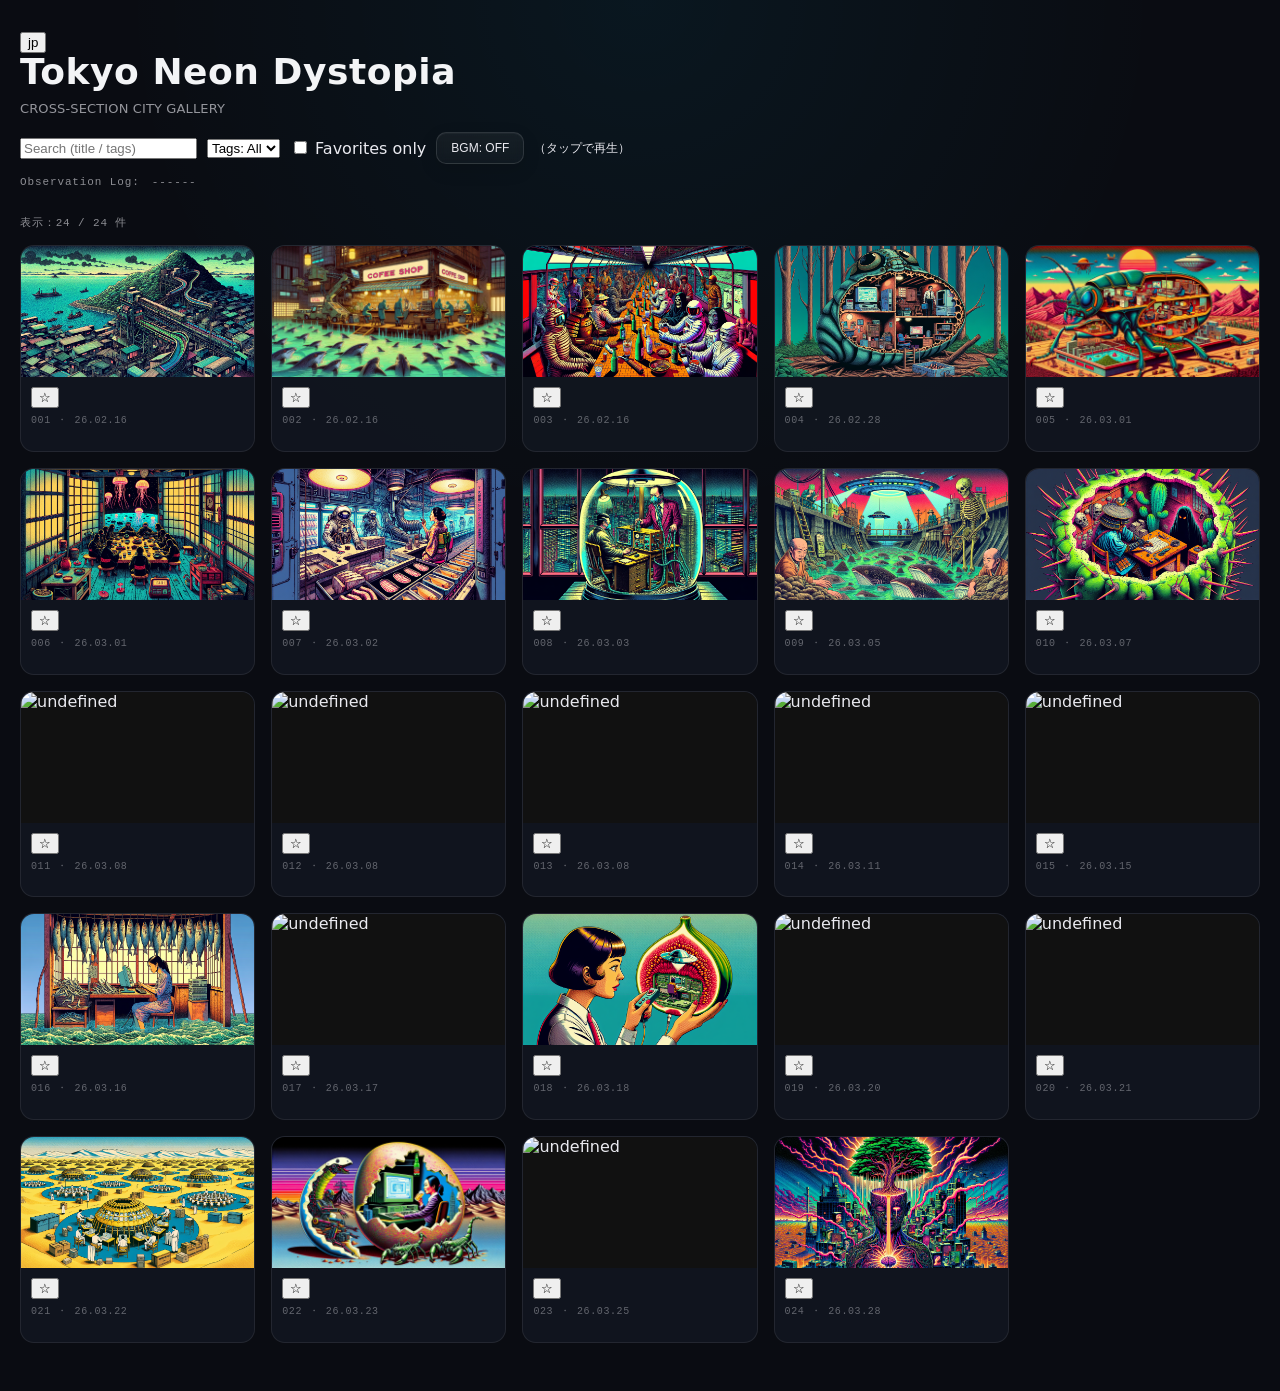
==== index_old.html @ b8f458c5 "Update gallery" ====
<!doctype html>
<html lang="en">
<head>
  <meta charset="utf-8" />
  <meta name="viewport" content="width=device-width,initial-scale=1" />
  <title>Tokyo Neon Dystopia</title>
  <link rel="stylesheet" href="./style.css" />
  <link rel="icon" href="./favicon.ico" sizes="any">
  <link rel="icon" type="image/png" sizes="48x48" href="./favicon-48.png">
  <link rel="icon" type="image/png" sizes="192x192" href="./favicon-192.png">
  <link rel="apple-touch-icon" href="/apple-touch-icon.png">
</head>

<body>
  <!-- language toggle -->
  <button id="langToggle" class="langToggle" type="button" aria-label="Switch language">
    jp
  </button>

  <header class="top">
    <div class="brand">
      <h1 id="siteTitle">Tokyo Neon Dystopia</h1>
      <p id="siteSub" class="sub">Cross-Section City Gallery</p>
    </div>

    <div class="controls">
      <input
        id="q"
        type="search"
        placeholder="Search (title / tags)"
        autocomplete="off"
      />

      <select id="tag">
        <option id="tagAllOption" value="">Tags: All</option>
      </select>

      <label class="chip">
        <input id="onlyFav" type="checkbox" />
        <span id="onlyFavLabel">Favorites only</span>
      </label>

      <button id="bgmToggle" class="btn" type="button" aria-pressed="false">
        BGM: OFF
      </button>

      <span id="bgmStatus" style="color:var(--muted); font-size:12px;">
        (tap to play)
      </span>
    </div>

    <div class="meta" style="margin-top:10px;">
      <span id="visitLabel">Observation Log:</span>
      <span id="visitCount">000000</span>
    </div>
  </header>

  <audio id="bgm" preload="auto">
    <source src="./audio/bgm.mp3" type="audio/mpeg" />
  </audio>

  <main>
    <div id="meta" class="meta"></div>
    <div id="grid" class="grid"></div>
  </main>

  <dialog id="modal" class="modal">
    <div class="modalHead">
      <div>
        <h2 id="mTitle"></h2>
        <p id="mInfo" class="mInfo"></p>
      </div>

      <div style="display:flex; gap:8px; flex-wrap:wrap; justify-content:flex-end;">
        <button id="storyToggle" class="btn" type="button" aria-pressed="false">
          Story
        </button>

        <button id="mPrev" class="btn navBtn" type="button" aria-label="Previous illustration">
          ◁
        </button>

        <button id="mNext" class="btn navBtn" type="button" aria-label="Next illustration">
          ▷
        </button>

        <button id="mShare" class="btn" type="button">X</button>
        <button id="mFav" class="btn" type="button">☆</button>
        <button id="mClose" class="btn" type="button">Close</button>
      </div>
    </div>

    <div class="modalBody split storyHidden">
      <div class="leftArea">
        <img id="mImg" alt="" />
      </div>

      <div class="rightArea">
        <div id="mTags" class="tags"></div>
        <div class="storyBox">
          <p id="mDesc"></p>
        </div>
      </div>
    </div>
  </dialog>

  <script src="./app.js"></script>
</body>
</html>
---- style.css ----
body{
  margin: 0;
  padding: 32px 20px 48px;
  background:
    radial-gradient(circle at top, rgba(0,200,255,0.06), transparent 34%),
    #0a0c12;
  color: #eaeaf0;
  font-family: Inter, "Noto Sans JP", system-ui, -apple-system, BlinkMacSystemFont, "Segoe UI", sans-serif;
}

/* =========================
   LAYOUT
========================= */
.top{
  max-width: 1280px;
  margin: 0 auto 24px;
}

.brand{
  margin-bottom: 14px;
}

#siteTitle{
  margin: 0;
  font-size: clamp(24px, 3.4vw, 36px);
  line-height: 1.05;
  letter-spacing: 0.015em;
  font-weight: 700;
  color: #f3f4f6;
  text-shadow: 0 0 18px rgba(255,255,255,0.03);
}

.sub{
  margin: 8px 0 0;
  font-size: 13px;
  line-height: 1.5;
  letter-spacing: 0.01em;
  text-transform: uppercase;
  color: rgba(234,234,240,.62);
  position: relative;
  display: inline-block;
}

.subJa{
  display: block;
  margin-top: 4px;
  font-size: 11px;
  line-height: 1.4;
  letter-spacing: 0.08em;
  text-transform: none;
  color: rgba(0,200,255,0.7);
  text-shadow: 0 0 6px rgba(0,200,255,0.35);
  opacity: 0;
  transform: translateY(-4px);
  transition: opacity .25s ease, transform .25s ease;
}

.sub:hover .subJa{
  opacity: 1;
  transform: translateY(0);
  transition-delay: 0.08s;
}

.controls{
  display: flex;
  align-items: center;
  gap: 10px;
  flex-wrap: wrap;
  margin-bottom: 8px;
}

main{
  max-width: 1280px;
  margin: 0 auto;
}

.meta{
  display: flex;
  align-items: center;
  gap: 12px;
  flex-wrap: wrap;
  font-size: 11px;
  line-height: 1.5;
  letter-spacing: 0.08em;
  color: rgba(234,234,240,.58);
  font-family: ui-monospace, SFMono-Regular, Menlo, Monaco, Consolas, monospace;
}

.meta span:first-child{
  min-width: 50px;
}

/* =========================
   GRID
========================= */
.grid{
  display: grid;
  grid-template-columns: repeat(auto-fill, minmax(220px, 1fr));
  gap: 16px;
  margin-top: 14px;
}

/* =========================
   CARD
========================= */
.thumb{
  width: 100%;
  aspect-ratio: 16 / 9;
  object-fit: cover;
  display: block;
  background: #111;
  transition: transform .45s ease, filter .45s ease;
}

.card{
  position: relative;
  background: rgba(18, 22, 32, 0.92);
  border: 1px solid rgba(255,255,255,.08);
  border-radius: 14px;
  overflow: hidden;
  transition:
    transform .25s ease,
    box-shadow .25s ease,
    border-color .25s ease,
    background .25s ease;
}

.card::after{
  content: "";
  position: absolute;
  inset: 0;
  background: linear-gradient(
    135deg,
    rgba(0,200,255,0.00) 0%,
    rgba(0,200,255,0.05) 45%,
    rgba(255,255,255,0.02) 100%
  );
  opacity: 0;
  pointer-events: none;
  transition: opacity .25s ease;
}

.card:hover{
  transform: translateY(-4px) scale(1.02);
  box-shadow:
    0 12px 30px rgba(0,0,0,.4),
    0 0 0 1px rgba(0,200,255,0.08) inset;
  border-color: rgba(255,255,255,.18);
  background: rgba(18, 22, 32, 0.97);
}

.card:hover::after{
  opacity: 1;
}

.card:hover .thumb{
  transform: scale(1.02);
  filter: brightness(1.03);
}

.cardBody{
  padding: 10px;
  background: transparent;
}

/* =========================
   TEXT
========================= */
.title,
.titleEn{
  margin: 0;
  font-size: 15px;
  line-height: 1.35;
  font-weight: 600;
  color: #f3f4f6;
  font-family: "Avenir Next", "Helvetica Neue", Inter, "Segoe UI", Arial, sans-serif;
  letter-spacing: 0.01em;
}

.titleJa{
  margin-top: 4px;
  font-size: 10px;
  line-height: 1.45;
  font-weight: 500;
  color: rgba(234,234,240,.9);
  font-family: "Noto Sans JP", "Hiragino Sans", "Yu Gothic", sans-serif;
  letter-spacing: 0.02em;
}

.small,
.mInfo{
  margin-top: 6px;
  font-size: 10px;
  line-height: 1.45;
  opacity: 0.52;
  letter-spacing: 0.06em;
  color: rgba(234,234,240,.72);
  font-family: ui-monospace, SFMono-Regular, Menlo, Monaco, Consolas, monospace;
}

/* =========================
   STORY BOX
========================= */
.storyBox{
  margin-top: 0;
  padding: 14px;
  border-radius: 12px;
  background: linear-gradient(
    180deg,
    rgba(255,255,255,0.03),
    rgba(255,255,255,0.015)
  );
  border: 1px solid rgba(255,255,255,0.06);
  box-shadow: inset 0 1px 0 rgba(255,255,255,0.04);
}

#mDesc{
  margin: 0;
  font-size: 13px;
  line-height: 1.8;
  color: rgba(234,234,240,0.88);
  white-space: pre-wrap;
}

/* =========================
   MODAL
========================= */
#modal,
.modal{
  width: min(1200px, 92vw);
  max-width: 1200px;
  padding: 20px;
  border: 1px solid rgba(255,255,255,.08);
  border-radius: 16px;
  background:
    linear-gradient(180deg, rgba(255,255,255,0.03), rgba(255,255,255,0.015)),
    rgba(0, 0, 0, 0.96);
  color: #eaeaf0;
  overflow: auto;
  box-shadow:
    0 28px 80px rgba(0,0,0,.58),
    0 0 0 1px rgba(255,255,255,.03) inset,
    0 0 32px rgba(0,200,255,.06);
  transform: translateY(10px) scale(.985);
  opacity: 0;
}

#modal[open],
.modal[open]{
  animation: modalIn .34s cubic-bezier(.2,.8,.2,1) forwards;
}

#modal::backdrop,
.modal::backdrop{
  background: rgba(0, 0, 0, 0.92);
  backdrop-filter: blur(2px);
  animation: backdropIn .28s ease forwards;
}

.modalHead{
  display: flex;
  justify-content: space-between;
  align-items: flex-start;
  gap: 16px;
  margin-bottom: 16px;
  flex-wrap: wrap;
}

.modalBody{
  width: 100%;
}

/* =========================
   IMAGE AREA + STORY
========================= */
.modalVisualWrap{
  width: 100%;
  min-height: 78vh;
  display: flex;
  justify-content: center;
  align-items: flex-start;
}

.modalImageArea{
  position: relative;
  display: inline-flex;
  justify-content: center;
  align-items: flex-start;
  width: fit-content;
  max-width: 100%;
  min-height: 78vh;
  line-height: 0;
  overflow: hidden;
}

#mImg{
  display: block;
  max-width: 100%;
  max-height: 78vh;
  height: auto;
  border-radius: 12px;
  box-shadow:
    0 18px 42px rgba(0,0,0,.34),
    0 0 0 1px rgba(255,255,255,.04);
  transform: translateZ(0);
}

#modal[open] #mImg,
.modal[open] #mImg{
  animation: imageIn .44s cubic-bezier(.2,.8,.2,1) both;
}

/* =========================
   STORY PANEL
========================= */
.storyPanel{
  position: absolute;
  inset: 0 0 0 auto;
  width: min(340px, 32vw);
  height: 100%;
  background:
    linear-gradient(180deg, rgba(0, 0, 0, 0.76), rgba(0, 0, 0, 0.68));
  backdrop-filter: blur(10px);
  border-left: 1px solid rgba(255,255,255,0.08);
  border-top-right-radius: 12px;
  border-bottom-right-radius: 12px;
  transform: translateX(100%);
  opacity: 0;
  pointer-events: none;
  transition:
    transform .35s ease,
    opacity .25s ease,
    box-shadow .25s ease;
  box-shadow: inset 1px 0 0 rgba(255,255,255,0.03);
}

.storyPanelInner{
  height: 100%;
  box-sizing: border-box;
  overflow-y: auto;
  padding: 14px;
}

.storyPanel.isOpen{
  transform: translateX(0);
  opacity: 1;
  pointer-events: auto;
  box-shadow:
    -10px 0 30px rgba(0,0,0,.22),
    inset 1px 0 0 rgba(255,255,255,0.03);
}

.storyPanel::before{
  content: "";
  position: absolute;
  left: -28px;
  top: 0;
  width: 28px;
  height: 100%;
  background: linear-gradient(to left, rgba(0,0,0,0.7), transparent);
}

/* =========================
   TAGS
========================= */
.tags{
  display: flex;
  flex-wrap: wrap;
  gap: 8px;
  margin-bottom: 12px;
}

.tags span{
  padding: 6px 10px;
  border-radius: 999px;
  font-size: 11px;
  background: rgba(255,255,255,.05);
  border: 1px solid rgba(255,255,255,.08);
  box-shadow: inset 0 1px 0 rgba(255,255,255,.03);
}

/* =========================
   BUTTON
========================= */
.btn{
  appearance: none;
  border: 1px solid rgba(255,255,255,.12);
  background:
    linear-gradient(180deg, rgba(255,255,255,.05), rgba(255,255,255,.03));
  color: #eaeaf0;
  padding: 9px 14px;
  border-radius: 10px;
  font-size: 12px;
  line-height: 1;
  cursor: pointer;
  backdrop-filter: blur(4px);
  box-shadow:
    inset 0 1px 0 rgba(255,255,255,.04),
    0 6px 18px rgba(0,0,0,.12);
  transition:
    background .2s ease,
    border-color .2s ease,
    transform .2s ease,
    box-shadow .2s ease,
    color .2s ease;
}

.btn:hover{
  background:
    linear-gradient(180deg, rgba(255,255,255,.08), rgba(255,255,255,.05));
  border-color: rgba(255,255,255,.22);
  box-shadow:
    inset 0 1px 0 rgba(255,255,255,.05),
    0 10px 24px rgba(0,0,0,.18),
    0 0 18px rgba(0,200,255,.05);
}

.btn:active{
  transform: scale(.98);
}

.btn.on,
.langBtn.active{
  background:
    linear-gradient(180deg, rgba(0, 200, 255, 0.18), rgba(0, 200, 255, 0.10));
  border-color: rgba(0, 200, 255, 0.35);
  box-shadow:
    inset 0 1px 0 rgba(255,255,255,.04),
    0 0 20px rgba(0, 200, 255, 0.10);
}

.navBtn{
  min-width: 42px;
  padding-inline: 0;
}

.storyLang{
  display: flex;
  gap: 8px;
  margin-bottom: 12px;
}

/* =========================
   SCROLLBAR / GLOBAL
========================= */
html,
body,
#modal,
.modal,
.storyPanelInner{
  scrollbar-width: thin;
  scrollbar-color: rgba(0, 200, 255, 0.32) rgba(255,255,255,0.04);
}

html::-webkit-scrollbar,
body::-webkit-scrollbar,
#modal::-webkit-scrollbar,
.modal::-webkit-scrollbar,
.storyPanelInner::-webkit-scrollbar{
  width: 10px;
  height: 10px;
}

html::-webkit-scrollbar-track,
body::-webkit-scrollbar-track,
#modal::-webkit-scrollbar-track,
.modal::-webkit-scrollbar-track,
.storyPanelInner::-webkit-scrollbar-track{
  background: rgba(255,255,255,0.04);
  border-radius: 999px;
}

html::-webkit-scrollbar-thumb,
body::-webkit-scrollbar-thumb,
#modal::-webkit-scrollbar-thumb,
.modal::-webkit-scrollbar-thumb,
.storyPanelInner::-webkit-scrollbar-thumb{
  background: rgba(0, 200, 255, 0.28);
  border-radius: 999px;
  border: 2px solid transparent;
  background-clip: padding-box;
}

html::-webkit-scrollbar-thumb:hover,
body::-webkit-scrollbar-thumb:hover,
#modal::-webkit-scrollbar-thumb:hover,
.modal::-webkit-scrollbar-thumb:hover,
.storyPanelInner::-webkit-scrollbar-thumb:hover{
  background: rgba(0, 200, 255, 0.48);
  background-clip: padding-box;
}

html::-webkit-scrollbar-corner,
body::-webkit-scrollbar-corner,
#modal::-webkit-scrollbar-corner,
.modal::-webkit-scrollbar-corner,
.storyPanelInner::-webkit-scrollbar-corner{
  background: rgba(255,255,255,0.04);
}

/* =========================
   ANIMATION
========================= */
@keyframes modalIn{
  0%{
    opacity: 0;
    transform: translateY(10px) scale(.985);
  }
  100%{
    opacity: 1;
    transform: translateY(0) scale(1);
  }
}

@keyframes backdropIn{
  0%{
    opacity: 0;
  }
  100%{
    opacity: 1;
  }
}

@keyframes imageIn{
  0%{
    opacity: 0;
    transform: scale(1.02);
    filter: brightness(.96);
  }
  100%{
    opacity: 1;
    transform: scale(1);
    filter: brightness(1);
  }
}

/* =========================
   RESPONSIVE
========================= */
@media (hover: none){
  .subJa{
    opacity: 1;
    transform: none;
  }

  .card:hover{
    transform: none;
  }

  .card:hover .thumb{
    transform: none;
  }
}

@media (max-width: 900px){
  body{
    padding: 20px 14px 36px;
  }

  .top{
    margin-bottom: 18px;
  }

  #siteTitle{
    font-size: clamp(22px, 7vw, 30px);
  }

  .sub{
    letter-spacing: 0.01em;
  }

  .controls{
    gap: 8px;
  }

  .title,
  .titleEn{
    font-size: 14px;
  }

  .titleJa{
    font-size: 9px;
  }

  .meta{
    gap: 10px;
  }

  .meta span:first-child{
    min-width: auto;
  }

  .modalVisualWrap{
    min-height: auto;
  }

  .modalImageArea{
    min-height: auto;
  }

  .storyPanel{
    top: auto;
    right: 0;
    bottom: 0;
    left: 0;
    width: 100%;
    height: min(46vh, 360px);
    transform: translateY(100%);
    border-left: none;
    border-top: 1px solid rgba(255,255,255,0.08);
    border-top-right-radius: 12px;
    border-top-left-radius: 12px;
    border-bottom-right-radius: 12px;
    border-bottom-left-radius: 12px;
  }

  .storyPanel.isOpen{
    transform: translateY(0);
  }

  .storyPanel::before{
    display: none;
  }

  .modalHead{
    margin-bottom: 12px;
  }

  #modal,
  .modal{
    width: min(96vw, 1200px);
    padding: 16px;
  }

  #mImg{
    max-height: 68vh;
  }
}
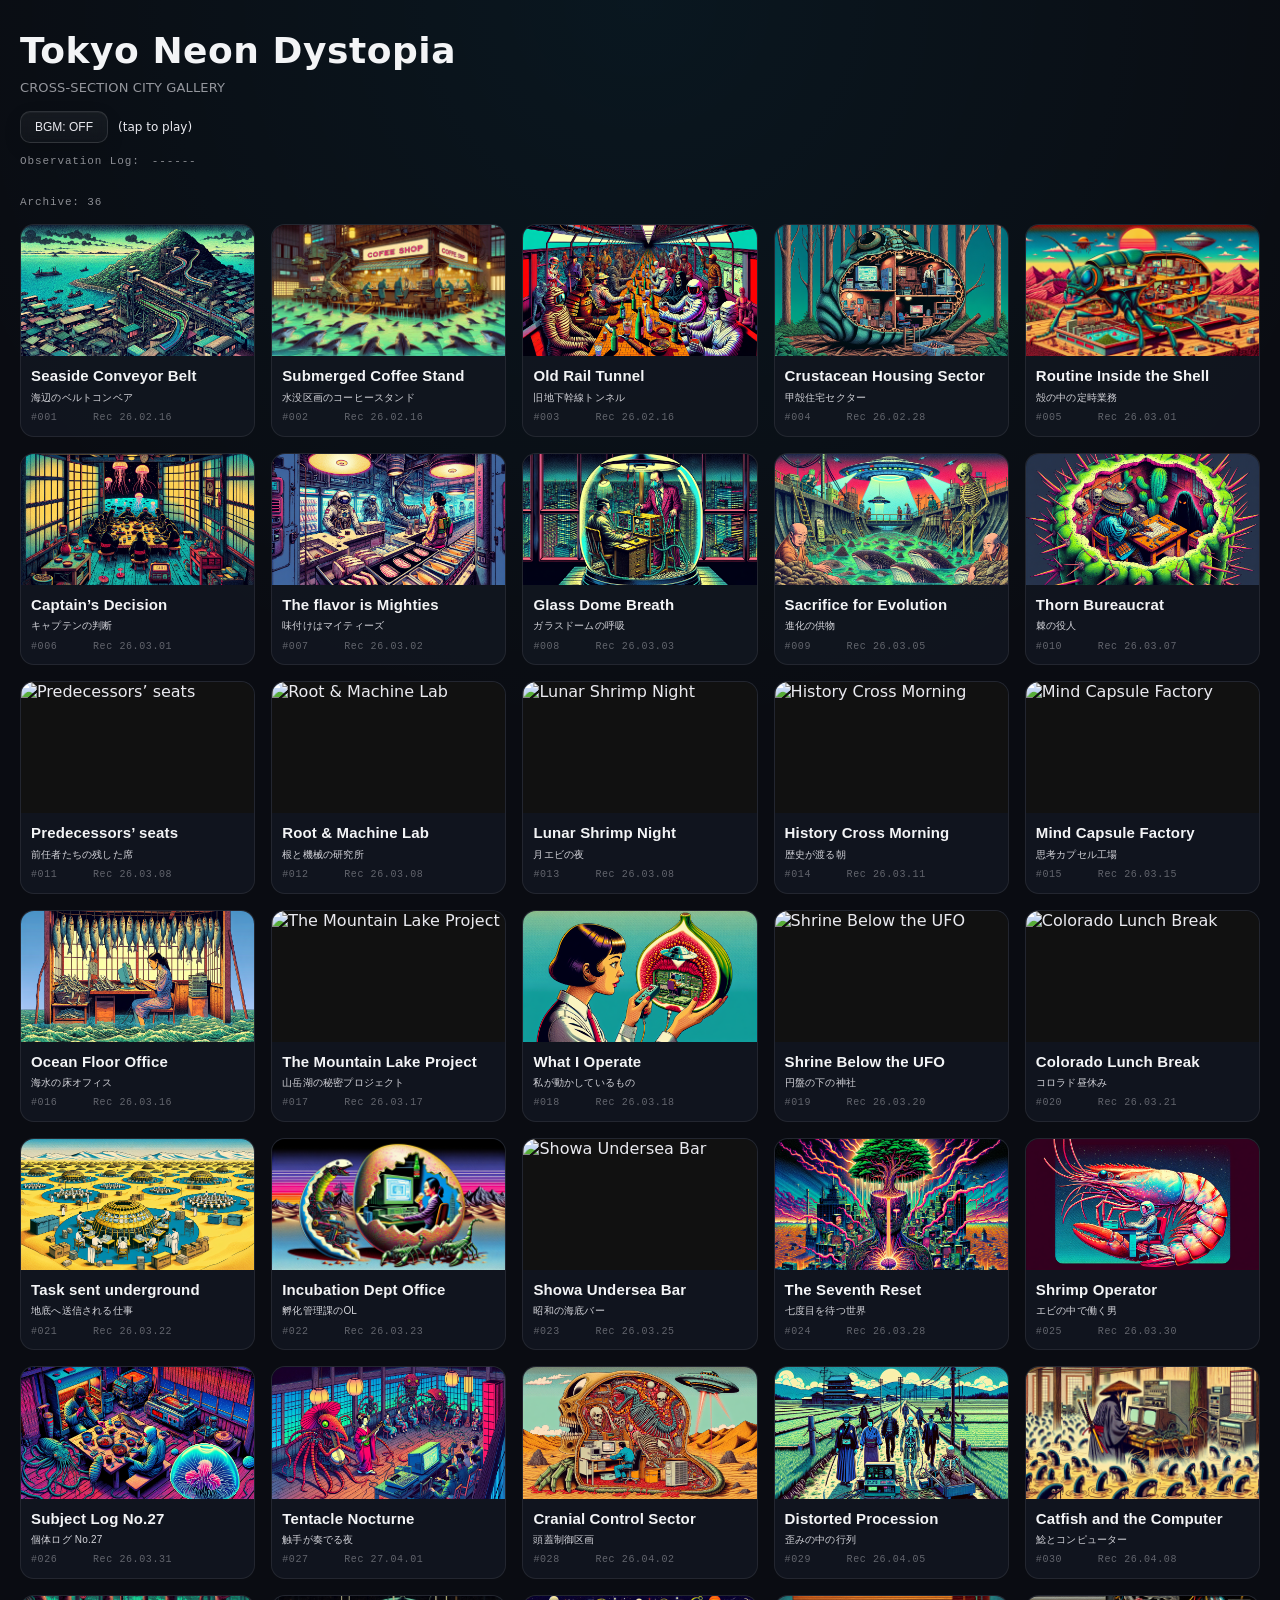
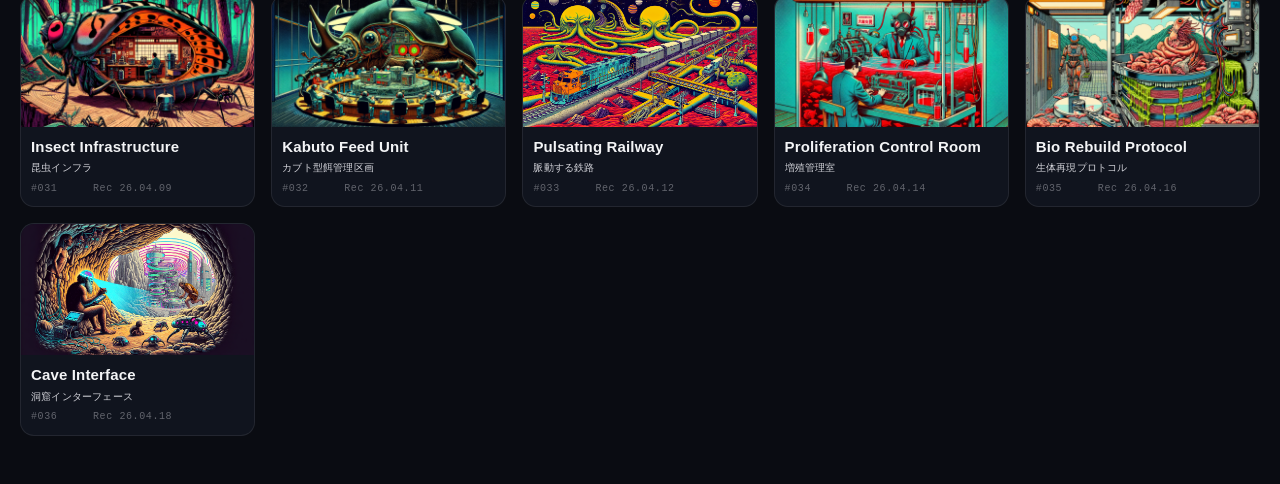
==== commit 67a25797: "Update gallery" ====
--- a/index_old.html
+++ b/index_old.html
@@ -12,11 +12,6 @@
 </head>
 
 <body>
-  <!-- language toggle -->
-  <button id="langToggle" class="langToggle" type="button" aria-label="Switch language">
-    jp
-  </button>
-
   <header class="top">
     <div class="brand">
       <h1 id="siteTitle">Tokyo Neon Dystopia</h1>
@@ -24,22 +19,6 @@
     </div>
 
     <div class="controls">
-      <input
-        id="q"
-        type="search"
-        placeholder="Search (title / tags)"
-        autocomplete="off"
-      />
-
-      <select id="tag">
-        <option id="tagAllOption" value="">Tags: All</option>
-      </select>
-
-      <label class="chip">
-        <input id="onlyFav" type="checkbox" />
-        <span id="onlyFavLabel">Favorites only</span>
-      </label>
-
       <button id="bgmToggle" class="btn" type="button" aria-pressed="false">
         BGM: OFF
       </button>
@@ -60,14 +39,21 @@
   </audio>
 
   <main>
-    <div id="meta" class="meta"></div>
+    <div id="meta" class="meta">
+      <span id="metaId"></span>
+      <span id="metaDate"></span>
+    </div>
+
     <div id="grid" class="grid"></div>
   </main>
 
   <dialog id="modal" class="modal">
     <div class="modalHead">
-      <div>
-        <h2 id="mTitle"></h2>
+      <div class="modalTitleBlock">
+        <div id="mTitle" class="modalTitleWrap">
+          <div class="title-en"></div>
+          <div class="title-ja"></div>
+        </div>
         <p id="mInfo" class="mInfo"></p>
       </div>
 
@@ -84,21 +70,35 @@
           ▷
         </button>
 
-        <button id="mShare" class="btn" type="button">X</button>
-        <button id="mFav" class="btn" type="button">☆</button>
-        <button id="mClose" class="btn" type="button">Close</button>
+        <button id="mClose" class="btn" type="button" aria-label="Close modal">
+          Close
+        </button>
       </div>
     </div>
 
-    <div class="modalBody split storyHidden">
-      <div class="leftArea">
-        <img id="mImg" alt="" />
-      </div>
+    <div class="modalBody">
+      <div class="modalVisualWrap">
+        <div class="modalImageArea">
+          <img id="mImg" alt="" />
 
-      <div class="rightArea">
-        <div id="mTags" class="tags"></div>
-        <div class="storyBox">
-          <p id="mDesc"></p>
+          <aside id="storyPanel" class="storyPanel" aria-hidden="true">
+            <div class="storyPanelInner">
+              <div id="storyLang" class="storyLang">
+                <button id="langEn" class="btn langBtn active" type="button" aria-pressed="true">
+                  EN
+                </button>
+                <button id="langJa" class="btn langBtn" type="button" aria-pressed="false">
+                  JP
+                </button>
+              </div>
+
+              <div id="mTags" class="tags"></div>
+
+              <div class="storyBox">
+                <p id="mDesc"></p>
+              </div>
+            </div>
+          </aside>
         </div>
       </div>
     </div>
--- a/style.css
+++ b/style.css
@@ -6,6 +6,20 @@
     #0a0c12;
   color: #eaeaf0;
   font-family: Inter, "Noto Sans JP", system-ui, -apple-system, BlinkMacSystemFont, "Segoe UI", sans-serif;
+  -webkit-text-size-adjust: 100%;
+  overflow-x: hidden;
+}
+
+*,
+*::before,
+*::after{
+  box-sizing: border-box;
+}
+
+img{
+  max-width: 100%;
+  height: auto;
+  display: block;
 }
 
 /* =========================
@@ -18,6 +32,7 @@
 
 .brand{
   margin-bottom: 14px;
+  min-width: 0;
 }
 
 #siteTitle{
@@ -28,6 +43,7 @@
   font-weight: 700;
   color: #f3f4f6;
   text-shadow: 0 0 18px rgba(255,255,255,0.03);
+  overflow-wrap: anywhere;
 }
 
 .sub{
@@ -39,6 +55,7 @@
   color: rgba(234,234,240,.62);
   position: relative;
   display: inline-block;
+  overflow-wrap: anywhere;
 }
 
 .subJa{
@@ -61,17 +78,104 @@
   transition-delay: 0.08s;
 }
 
+.topRight{
+  display: flex;
+  align-items: center;
+  justify-content: space-between;
+  gap: 16px;
+  flex-wrap: wrap;
+  min-width: 0;
+}
+
 .controls{
   display: flex;
   align-items: center;
   gap: 10px;
   flex-wrap: wrap;
   margin-bottom: 8px;
+  min-width: 0;
+}
+
+/* =========================
+   SOCIAL LINKS
+========================= */
+.social-links{
+  display: flex;
+  align-items: center;
+  justify-content: flex-end;
+  gap: 10px;
+  flex-wrap: wrap;
+  min-width: 0;
+  margin-bottom: 8px;
+}
+
+.social-link{
+  display: inline-flex;
+  align-items: center;
+  gap: 8px;
+  padding: 8px 12px;
+  border: 1px solid rgba(255,255,255,.14);
+  border-radius: 999px;
+  color: #e8e8ee;
+  text-decoration: none;
+  background: rgba(255,255,255,.03);
+  box-shadow:
+    inset 0 1px 0 rgba(255,255,255,.03),
+    0 6px 18px rgba(0,0,0,.12);
+  opacity: .92;
+  transition:
+    transform .18s ease,
+    border-color .18s ease,
+    background .18s ease,
+    box-shadow .18s ease,
+    opacity .18s ease,
+    color .18s ease;
+  min-width: 0;
+}
+
+.social-link svg{
+  width: 18px;
+  height: 18px;
+  fill: currentColor;
+  flex: 0 0 auto;
+}
+
+.social-link span{
+  font-size: 12px;
+  line-height: 1;
+  letter-spacing: 0.08em;
+  text-transform: uppercase;
+  white-space: nowrap;
+}
+
+.social-link:hover{
+  transform: translateY(-1px);
+  opacity: 1;
+  color: #f3f4f6;
+  border-color: rgba(255,255,255,.28);
+  background: rgba(255,255,255,.06);
+  box-shadow:
+    inset 0 1px 0 rgba(255,255,255,.04),
+    0 10px 24px rgba(0,0,0,.18),
+    0 0 18px rgba(0,200,255,.05);
+}
+
+.social-link:active{
+  transform: scale(.98);
+}
+
+.social-link:focus-visible{
+  outline: none;
+  border-color: rgba(0, 200, 255, 0.35);
+  box-shadow:
+    0 0 0 3px rgba(0,200,255,.12),
+    0 0 20px rgba(0,200,255,.10);
 }
 
 main{
   max-width: 1280px;
   margin: 0 auto;
+  min-width: 0;
 }
 
 .meta{
@@ -84,6 +188,7 @@
   letter-spacing: 0.08em;
   color: rgba(234,234,240,.58);
   font-family: ui-monospace, SFMono-Regular, Menlo, Monaco, Consolas, monospace;
+  min-width: 0;
 }
 
 .meta span:first-child{
@@ -98,6 +203,7 @@
   grid-template-columns: repeat(auto-fill, minmax(220px, 1fr));
   gap: 16px;
   margin-top: 14px;
+  min-width: 0;
 }
 
 /* =========================
@@ -123,6 +229,7 @@
     box-shadow .25s ease,
     border-color .25s ease,
     background .25s ease;
+  min-width: 0;
 }
 
 .card::after{
@@ -161,6 +268,7 @@
 .cardBody{
   padding: 10px;
   background: transparent;
+  min-width: 0;
 }
 
 /* =========================
@@ -175,6 +283,8 @@
   color: #f3f4f6;
   font-family: "Avenir Next", "Helvetica Neue", Inter, "Segoe UI", Arial, sans-serif;
   letter-spacing: 0.01em;
+  overflow-wrap: anywhere;
+  word-break: break-word;
 }
 
 .titleJa{
@@ -185,6 +295,8 @@
   color: rgba(234,234,240,.9);
   font-family: "Noto Sans JP", "Hiragino Sans", "Yu Gothic", sans-serif;
   letter-spacing: 0.02em;
+  overflow-wrap: anywhere;
+  word-break: break-word;
 }
 
 .small,
@@ -196,6 +308,8 @@
   letter-spacing: 0.06em;
   color: rgba(234,234,240,.72);
   font-family: ui-monospace, SFMono-Regular, Menlo, Monaco, Consolas, monospace;
+  overflow-wrap: anywhere;
+  word-break: break-word;
 }
 
 /* =========================
@@ -212,6 +326,7 @@
   );
   border: 1px solid rgba(255,255,255,0.06);
   box-shadow: inset 0 1px 0 rgba(255,255,255,0.04);
+  min-width: 0;
 }
 
 #mDesc{
@@ -220,6 +335,8 @@
   line-height: 1.8;
   color: rgba(234,234,240,0.88);
   white-space: pre-wrap;
+  overflow-wrap: anywhere;
+  word-break: break-word;
 }
 
 /* =========================
@@ -229,6 +346,7 @@
 .modal{
   width: min(1200px, 92vw);
   max-width: 1200px;
+  max-height: 92dvh;
   padding: 20px;
   border: 1px solid rgba(255,255,255,.08);
   border-radius: 16px;
@@ -236,25 +354,25 @@
     linear-gradient(180deg, rgba(255,255,255,0.03), rgba(255,255,255,0.015)),
     rgba(0, 0, 0, 0.96);
   color: #eaeaf0;
-  overflow: auto;
+  overflow: hidden;
   box-shadow:
     0 28px 80px rgba(0,0,0,.58),
     0 0 0 1px rgba(255,255,255,.03) inset,
     0 0 32px rgba(0,200,255,.06);
-  transform: translateY(10px) scale(.985);
-  opacity: 0;
+  opacity: 1;
+  transform: none;
 }
 
 #modal[open],
 .modal[open]{
-  animation: modalIn .34s cubic-bezier(.2,.8,.2,1) forwards;
+  opacity: 1;
+  transform: none;
 }
 
 #modal::backdrop,
 .modal::backdrop{
   background: rgba(0, 0, 0, 0.92);
   backdrop-filter: blur(2px);
-  animation: backdropIn .28s ease forwards;
 }
 
 .modalHead{
@@ -264,10 +382,15 @@
   gap: 16px;
   margin-bottom: 16px;
   flex-wrap: wrap;
+  min-width: 0;
 }
 
 .modalBody{
   width: 100%;
+  max-height: calc(92dvh - 40px);
+  overflow: auto;
+  -webkit-overflow-scrolling: touch;
+  min-width: 0;
 }
 
 /* =========================
@@ -275,10 +398,11 @@
 ========================= */
 .modalVisualWrap{
   width: 100%;
-  min-height: 78vh;
+  min-height: 78dvh;
   display: flex;
   justify-content: center;
   align-items: flex-start;
+  min-width: 0;
 }
 
 .modalImageArea{
@@ -288,7 +412,7 @@
   align-items: flex-start;
   width: fit-content;
   max-width: 100%;
-  min-height: 78vh;
+  min-height: 78dvh;
   line-height: 0;
   overflow: hidden;
 }
@@ -296,7 +420,7 @@
 #mImg{
   display: block;
   max-width: 100%;
-  max-height: 78vh;
+  max-height: 78dvh;
   height: auto;
   border-radius: 12px;
   box-shadow:
@@ -317,6 +441,7 @@
   position: absolute;
   inset: 0 0 0 auto;
   width: min(340px, 32vw);
+  max-width: 100%;
   height: 100%;
   background:
     linear-gradient(180deg, rgba(0, 0, 0, 0.76), rgba(0, 0, 0, 0.68));
@@ -336,9 +461,10 @@
 
 .storyPanelInner{
   height: 100%;
-  box-sizing: border-box;
   overflow-y: auto;
+  -webkit-overflow-scrolling: touch;
   padding: 14px;
+  min-width: 0;
 }
 
 .storyPanel.isOpen{
@@ -368,6 +494,7 @@
   flex-wrap: wrap;
   gap: 8px;
   margin-bottom: 12px;
+  min-width: 0;
 }
 
 .tags span{
@@ -377,6 +504,7 @@
   background: rgba(255,255,255,.05);
   border: 1px solid rgba(255,255,255,.08);
   box-shadow: inset 0 1px 0 rgba(255,255,255,.03);
+  overflow-wrap: anywhere;
 }
 
 /* =========================
@@ -403,6 +531,7 @@
     transform .2s ease,
     box-shadow .2s ease,
     color .2s ease;
+  max-width: 100%;
 }
 
 .btn:hover{
@@ -438,6 +567,7 @@
   display: flex;
   gap: 8px;
   margin-bottom: 12px;
+  flex-wrap: wrap;
 }
 
 /* =========================
@@ -445,6 +575,7 @@
 ========================= */
 html,
 body,
+.modalBody,
 #modal,
 .modal,
 .storyPanelInner{
@@ -454,6 +585,7 @@
 
 html::-webkit-scrollbar,
 body::-webkit-scrollbar,
+.modalBody::-webkit-scrollbar,
 #modal::-webkit-scrollbar,
 .modal::-webkit-scrollbar,
 .storyPanelInner::-webkit-scrollbar{
@@ -463,6 +595,7 @@
 
 html::-webkit-scrollbar-track,
 body::-webkit-scrollbar-track,
+.modalBody::-webkit-scrollbar-track,
 #modal::-webkit-scrollbar-track,
 .modal::-webkit-scrollbar-track,
 .storyPanelInner::-webkit-scrollbar-track{
@@ -472,6 +605,7 @@
 
 html::-webkit-scrollbar-thumb,
 body::-webkit-scrollbar-thumb,
+.modalBody::-webkit-scrollbar-thumb,
 #modal::-webkit-scrollbar-thumb,
 .modal::-webkit-scrollbar-thumb,
 .storyPanelInner::-webkit-scrollbar-thumb{
@@ -483,6 +617,7 @@
 
 html::-webkit-scrollbar-thumb:hover,
 body::-webkit-scrollbar-thumb:hover,
+.modalBody::-webkit-scrollbar-thumb:hover,
 #modal::-webkit-scrollbar-thumb:hover,
 .modal::-webkit-scrollbar-thumb:hover,
 .storyPanelInner::-webkit-scrollbar-thumb:hover{
@@ -492,6 +627,7 @@
 
 html::-webkit-scrollbar-corner,
 body::-webkit-scrollbar-corner,
+.modalBody::-webkit-scrollbar-corner,
 #modal::-webkit-scrollbar-corner,
 .modal::-webkit-scrollbar-corner,
 .storyPanelInner::-webkit-scrollbar-corner{
@@ -550,6 +686,10 @@
   .card:hover .thumb{
     transform: none;
   }
+
+  .social-link:hover{
+    transform: none;
+  }
 }
 
 @media (max-width: 900px){
@@ -569,8 +709,26 @@
     letter-spacing: 0.01em;
   }
 
+  .topRight{
+    flex-direction: column;
+    align-items: flex-start;
+    gap: 8px;
+  }
+
   .controls{
     gap: 8px;
+    margin-bottom: 0;
+  }
+
+  .social-links{
+    width: 100%;
+    justify-content: flex-start;
+    margin-bottom: 0;
+  }
+
+  .grid{
+    grid-template-columns: repeat(2, minmax(0, 1fr));
+    gap: 12px;
   }
 
   .title,
@@ -590,49 +748,242 @@
     min-width: auto;
   }
 
+  .modalHead{
+    margin-bottom: 8px;
+  }
+
+  #modal,
+  .modal{
+    width: min(96vw, 1200px);
+    max-height: 94dvh;
+    padding: 12px 16px 16px;
+  }
+
+  .modalBody{
+    max-height: calc(94dvh - 28px);
+    display: block;
+    overflow-y: auto;
+    align-items: flex-start;
+  }
+
+  .modalBody,
+  .modalVisualWrap,
+  .modalImageArea{
+    overflow-anchor: none;
+  }
+
   .modalVisualWrap{
     min-height: auto;
+    display: block;
+    padding-top: 0;
   }
 
   .modalImageArea{
+    position: static;
+    display: block;
+    width: 100%;
     min-height: auto;
+    margin: 0;
+    padding: 0;
+    overflow: visible;
+    vertical-align: top;
+  }
+
+  #mImg{
+    width: 100%;
+    max-width: 100%;
+    max-height: 52dvh;
+    object-fit: contain;
+    margin: 0 auto 0;
   }
 
   .storyPanel{
-    top: auto;
-    right: 0;
-    bottom: 0;
-    left: 0;
+    position: static;
+    inset: auto;
     width: 100%;
-    height: min(46vh, 360px);
-    transform: translateY(100%);
+    max-width: 100%;
+    height: auto;
+    margin-top: 0;
+    max-height: 0;
+    overflow: hidden;
     border-left: none;
     border-top: 1px solid rgba(255,255,255,0.08);
     border-top-right-radius: 12px;
     border-top-left-radius: 12px;
     border-bottom-right-radius: 12px;
     border-bottom-left-radius: 12px;
+    transform: none;
+    opacity: 0;
+    pointer-events: none;
+    display: block;
+    box-shadow:
+      0 10px 24px rgba(0,0,0,.18),
+      inset 0 1px 0 rgba(255,255,255,.03);
+    transition:
+      max-height .28s ease,
+      opacity .2s ease,
+      margin-top .2s ease;
   }
 
   .storyPanel.isOpen{
-    transform: translateY(0);
+    transform: none;
+    opacity: 1;
+    pointer-events: auto;
+    margin-top: 12px;
+    max-height: min(42dvh, 320px);
   }
 
   .storyPanel::before{
     display: none;
   }
 
-  .modalHead{
-    margin-bottom: 12px;
+  .storyPanelInner{
+    height: auto;
+    max-height: min(42dvh, 320px);
+    overflow-y: auto;
+    padding: 14px;
+  }
+}
+
+@media (max-width: 560px){
+  body{
+    padding: 16px 12px 28px;
+  }
+
+  .grid{
+    gap: 10px;
+  }
+
+  #siteTitle{
+    font-size: clamp(21px, 7.4vw, 28px);
+  }
+
+  .sub{
+    font-size: 12px;
+  }
+
+  .subJa{
+    font-size: 10px;
+  }
+
+  .topRight{
+    gap: 10px;
+  }
+
+  .controls{
+    width: 100%;
+  }
+
+  .social-links{
+    width: 100%;
+    justify-content: flex-start;
+    gap: 8px;
+  }
+
+  .social-link{
+    padding: 8px 10px;
+  }
+
+  .social-link span{
+    display: none;
+  }
+
+  .social-link svg{
+    width: 19px;
+    height: 19px;
+  }
+
+  .cardBody{
+    padding: 9px;
+  }
+
+  .title,
+  .titleEn{
+    font-size: 13px;
+    line-height: 1.35;
+  }
+
+  .titleJa{
+    font-size: 9px;
+  }
+
+  .small,
+  .mInfo{
+    font-size: 9px;
   }
 
   #modal,
   .modal{
-    width: min(96vw, 1200px);
-    padding: 16px;
+    width: 97vw;
+    padding: 10px 12px 12px;
+    border-radius: 14px;
+  }
+
+  .modalBody{
+    max-height: calc(94dvh - 20px);
+  }
+
+  .modalHead{
+    display: flex;
+    flex-direction: column;
+    align-items: stretch;
+    gap: 10px;
+    margin-bottom: 8px;
+  }
+
+  .modalHead > :first-child{
+    width: 100%;
+    min-width: 0;
+  }
+
+  .modalHead > :first-child h1,
+  .modalHead > :first-child h2,
+  .modalHead > :first-child h3,
+  .modalHead > :first-child p,
+  .modalHead > :first-child .title,
+  .modalHead > :first-child .titleEn,
+  .modalHead > :first-child .titleJa{
+    max-width: 100%;
+    overflow-wrap: anywhere;
+    word-break: break-word;
+  }
+
+  .modalHead > :last-child{
+    width: 100%;
+    display: flex;
+    flex-wrap: wrap;
+    gap: 8px;
+    justify-content: flex-start;
+    align-items: center;
+    min-width: 0;
+  }
+
+  .modalHead > :last-child .btn{
+    flex: 0 0 auto;
+    white-space: nowrap;
   }
 
   #mImg{
-    max-height: 68vh;
+    max-height: 48dvh;
+    margin: 0 auto;
+  }
+
+  .storyPanel{
+    margin-top: 0;
+  }
+
+  .storyPanel.isOpen{
+    margin-top: 10px;
+    max-height: min(42dvh, 300px);
+  }
+
+  .storyPanelInner{
+    max-height: min(42dvh, 300px);
+    padding: 12px;
+  }
+
+  .btn{
+    padding: 8px 12px;
+    font-size: 11px;
   }
 }
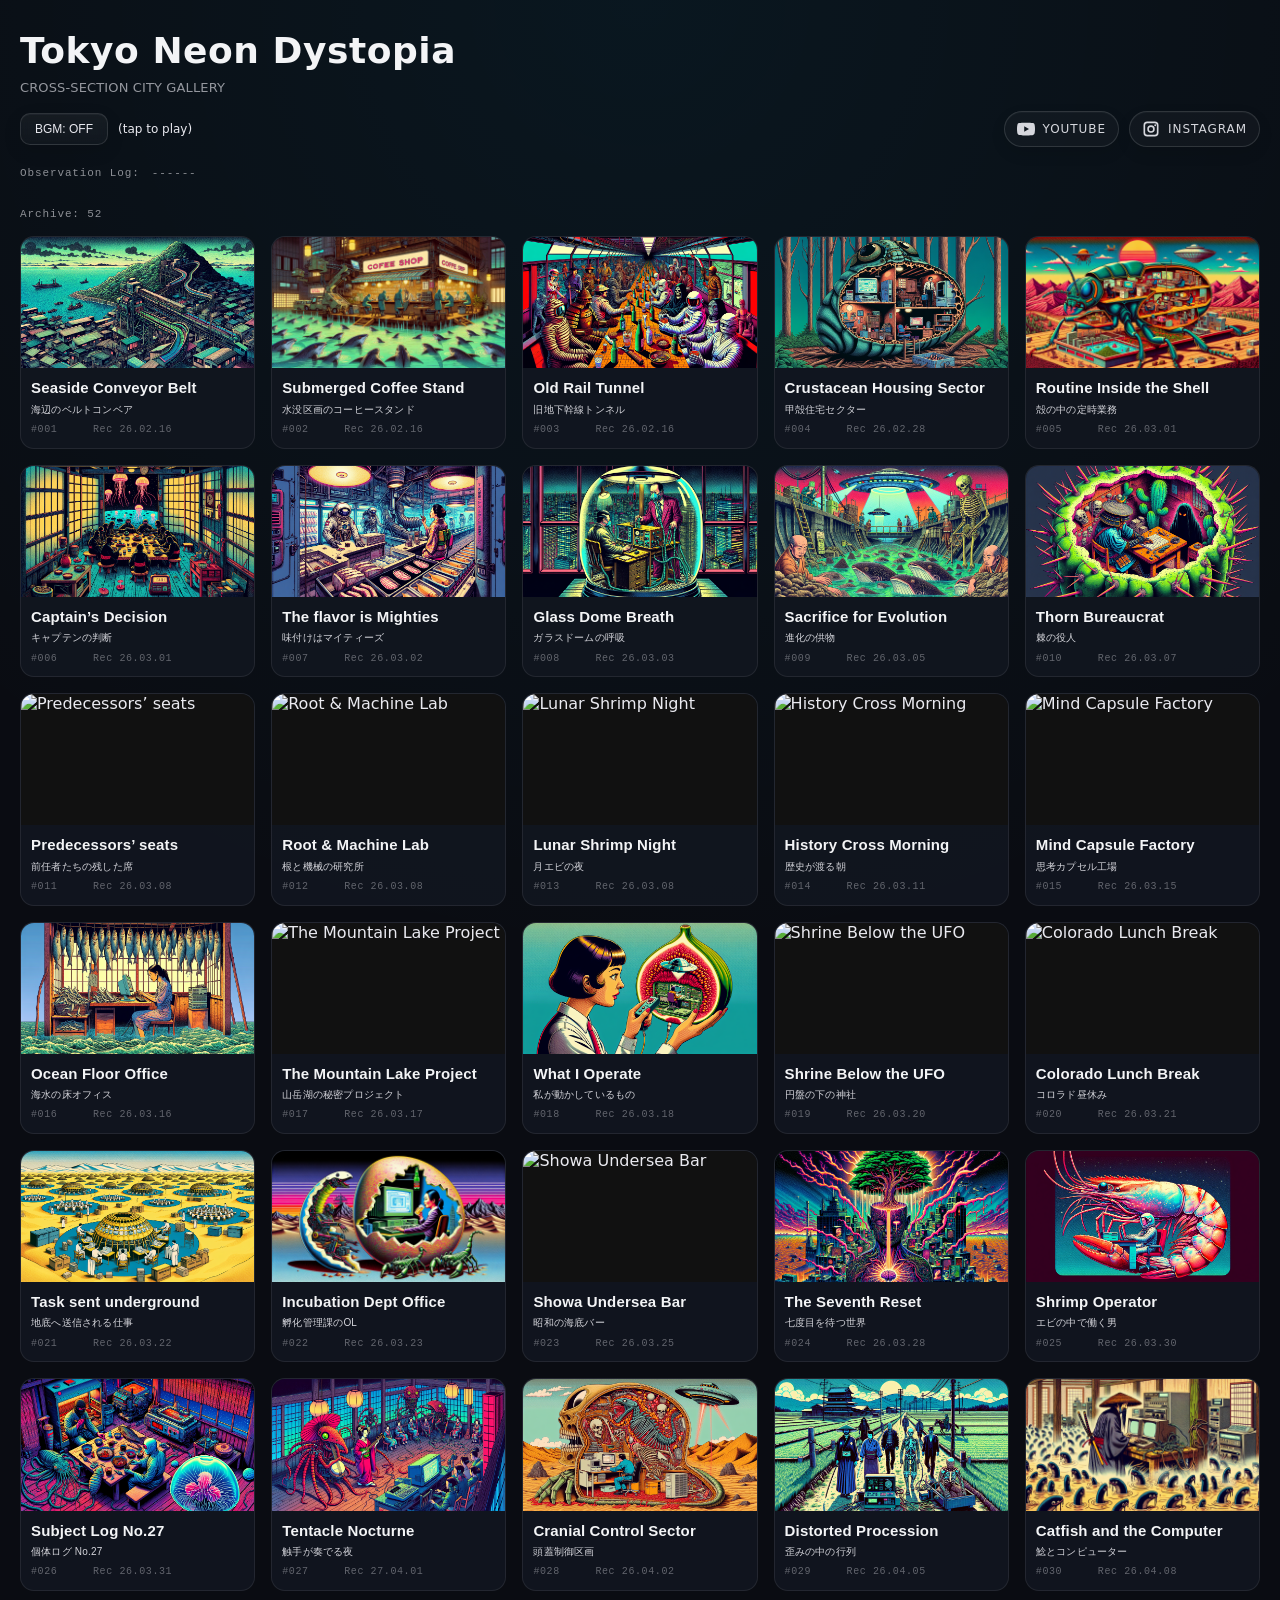
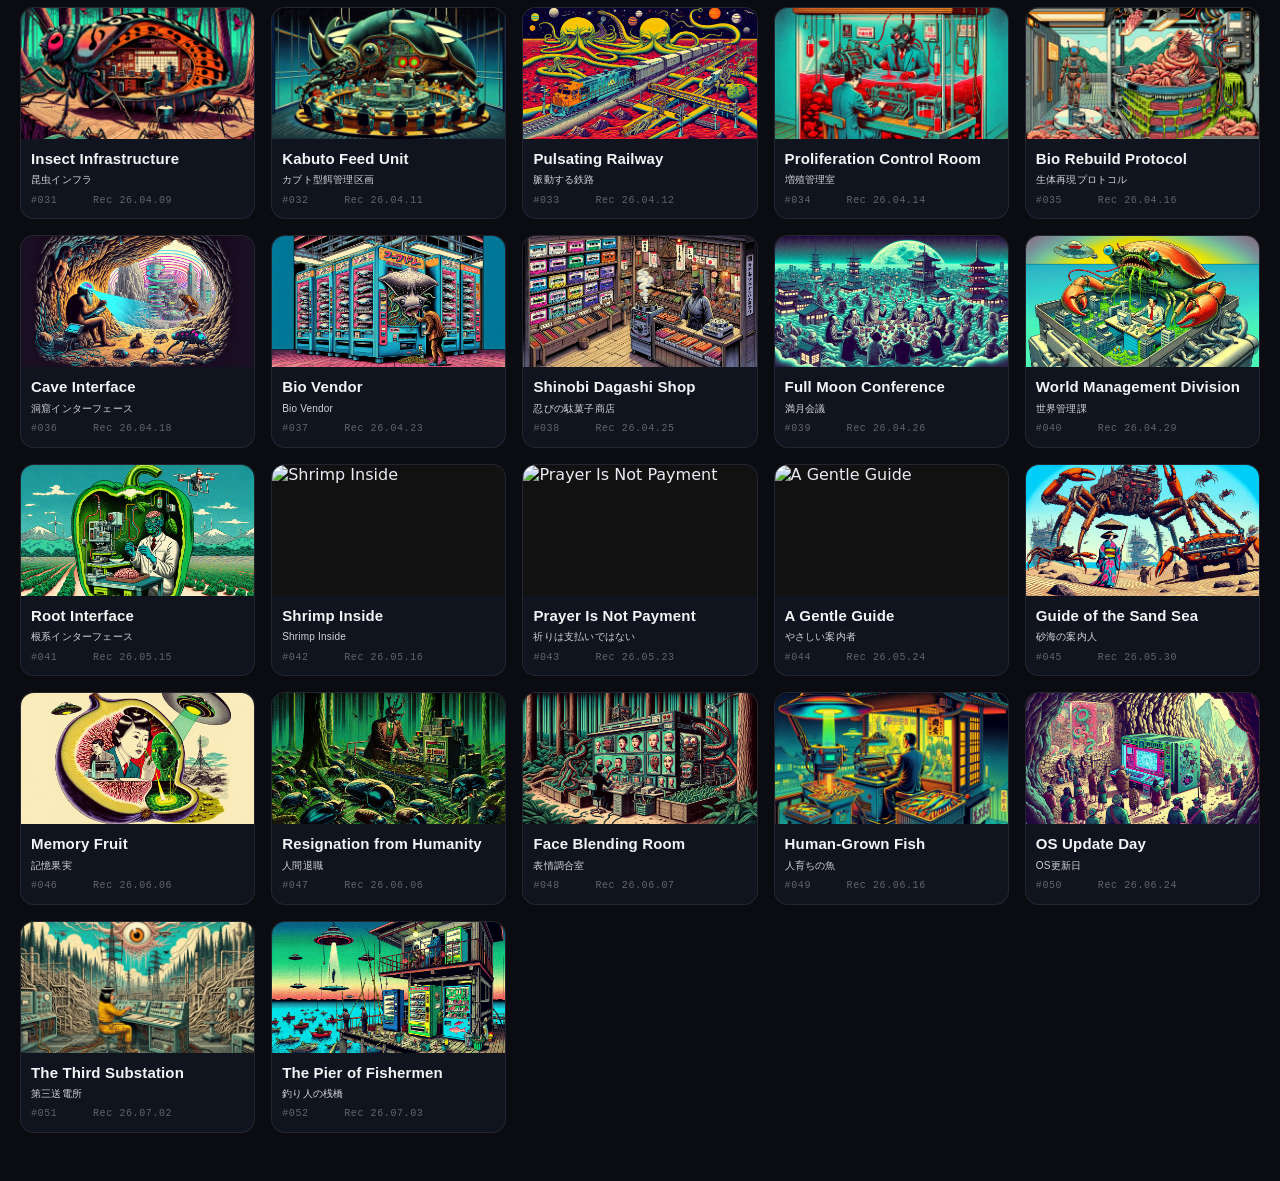
==== commit c730571e: "Add gallery and wallpapers pages" ====
--- a/index_old.html
+++ b/index_old.html
@@ -18,14 +18,44 @@
       <p id="siteSub" class="sub">Cross-Section City Gallery</p>
     </div>
 
-    <div class="controls">
-      <button id="bgmToggle" class="btn" type="button" aria-pressed="false">
-        BGM: OFF
-      </button>
+    <div class="topRight">
+      <div class="controls">
+        <button id="bgmToggle" class="btn" type="button" aria-pressed="false">
+          BGM: OFF
+        </button>
 
-      <span id="bgmStatus" style="color:var(--muted); font-size:12px;">
-        (tap to play)
-      </span>
+        <span id="bgmStatus" style="color:var(--muted); font-size:12px;">
+          (tap to play)
+        </span>
+      </div>
+
+      <div class="social-links" aria-label="Social links">
+        <a
+          href="https://www.youtube.com/@sakakiyoo"
+          target="_blank"
+          rel="noopener noreferrer"
+          aria-label="YouTube"
+          class="social-link"
+        >
+          <svg viewBox="0 0 24 24" aria-hidden="true">
+            <path d="M23.5 6.2a3 3 0 0 0-2.1-2.1C19.4 3.5 12 3.5 12 3.5s-7.4 0-9.4.6A3 3 0 0 0 .5 6.2 31.4 31.4 0 0 0 0 12a31.4 31.4 0 0 0 .5 5.8 3 3 0 0 0 2.1 2.1c2 .6 9.4.6 9.4.6s7.4 0 9.4-.6a3 3 0 0 0 2.1-2.1A31.4 31.4 0 0 0 24 12a31.4 31.4 0 0 0-.5-5.8ZM9.6 15.7V8.3L16 12l-6.4 3.7Z"/>
+          </svg>
+          <span>YouTube</span>
+        </a>
+
+        <a
+          href="https://www.instagram.com/sakakiyoo/"
+          target="_blank"
+          rel="noopener noreferrer"
+          aria-label="Instagram"
+          class="social-link"
+        >
+          <svg viewBox="0 0 24 24" aria-hidden="true">
+            <path d="M7 2h10a5 5 0 0 1 5 5v10a5 5 0 0 1-5 5H7a5 5 0 0 1-5-5V7a5 5 0 0 1 5-5Zm0 2.2A2.8 2.8 0 0 0 4.2 7v10A2.8 2.8 0 0 0 7 19.8h10a2.8 2.8 0 0 0 2.8-2.8V7A2.8 2.8 0 0 0 17 4.2H7Zm10.6 1.6a1.2 1.2 0 1 1 0 2.4 1.2 1.2 0 0 1 0-2.4ZM12 7a5 5 0 1 1 0 10 5 5 0 0 1 0-10Zm0 2.2A2.8 2.8 0 1 0 12 15a2.8 2.8 0 0 0 0-5.6Z"/>
+          </svg>
+          <span>Instagram</span>
+        </a>
+      </div>
     </div>
 
     <div class="meta" style="margin-top:10px;">
--- a/style.css
+++ b/style.css
@@ -986,4 +986,44 @@
     padding: 8px 12px;
     font-size: 11px;
   }
-}+}
+
+
+/* =========================
+   WALLPAPER MODAL
+========================= */
+.wallpaper-thumb {
+  cursor: zoom-in;
+}
+
+.wallpaper-modal {
+  width: min(94vw, 1400px);
+  max-width: 1400px;
+  padding: 14px;
+  border: 1px solid rgba(255,255,255,.08);
+  border-radius: 16px;
+  background: rgba(5, 8, 12, 0.96);
+  color: #eaeaf0;
+  box-shadow:
+    0 28px 80px rgba(0,0,0,.58),
+    0 0 32px rgba(0,200,255,.06);
+}
+
+.wallpaper-modal::backdrop {
+  background: rgba(0, 0, 0, 0.88);
+  backdrop-filter: blur(2px);
+}
+
+.wallpaper-modal img {
+  display: block;
+  width: 100%;
+  height: auto;
+  max-height: 84vh;
+  object-fit: contain;
+  border-radius: 12px;
+}
+
+.wallpaper-modal-close {
+  margin-bottom: 10px;
+}
+
